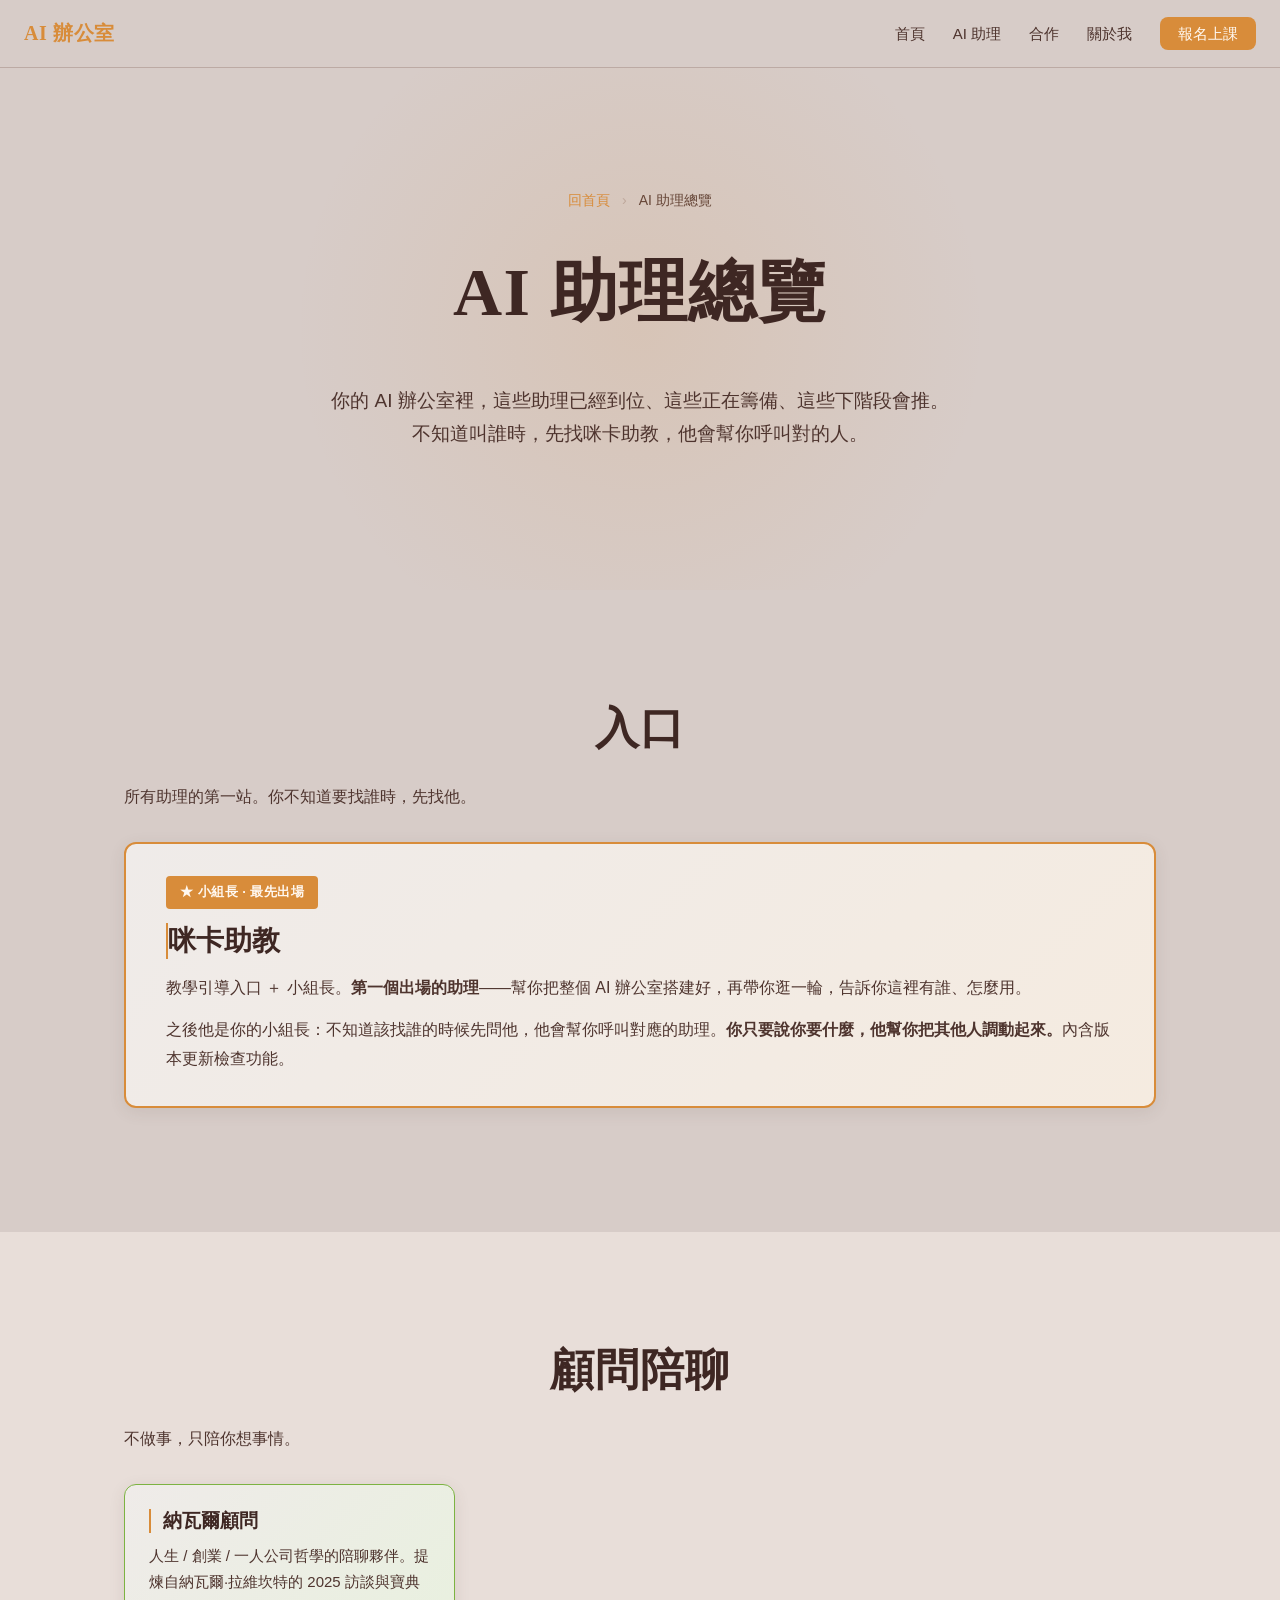
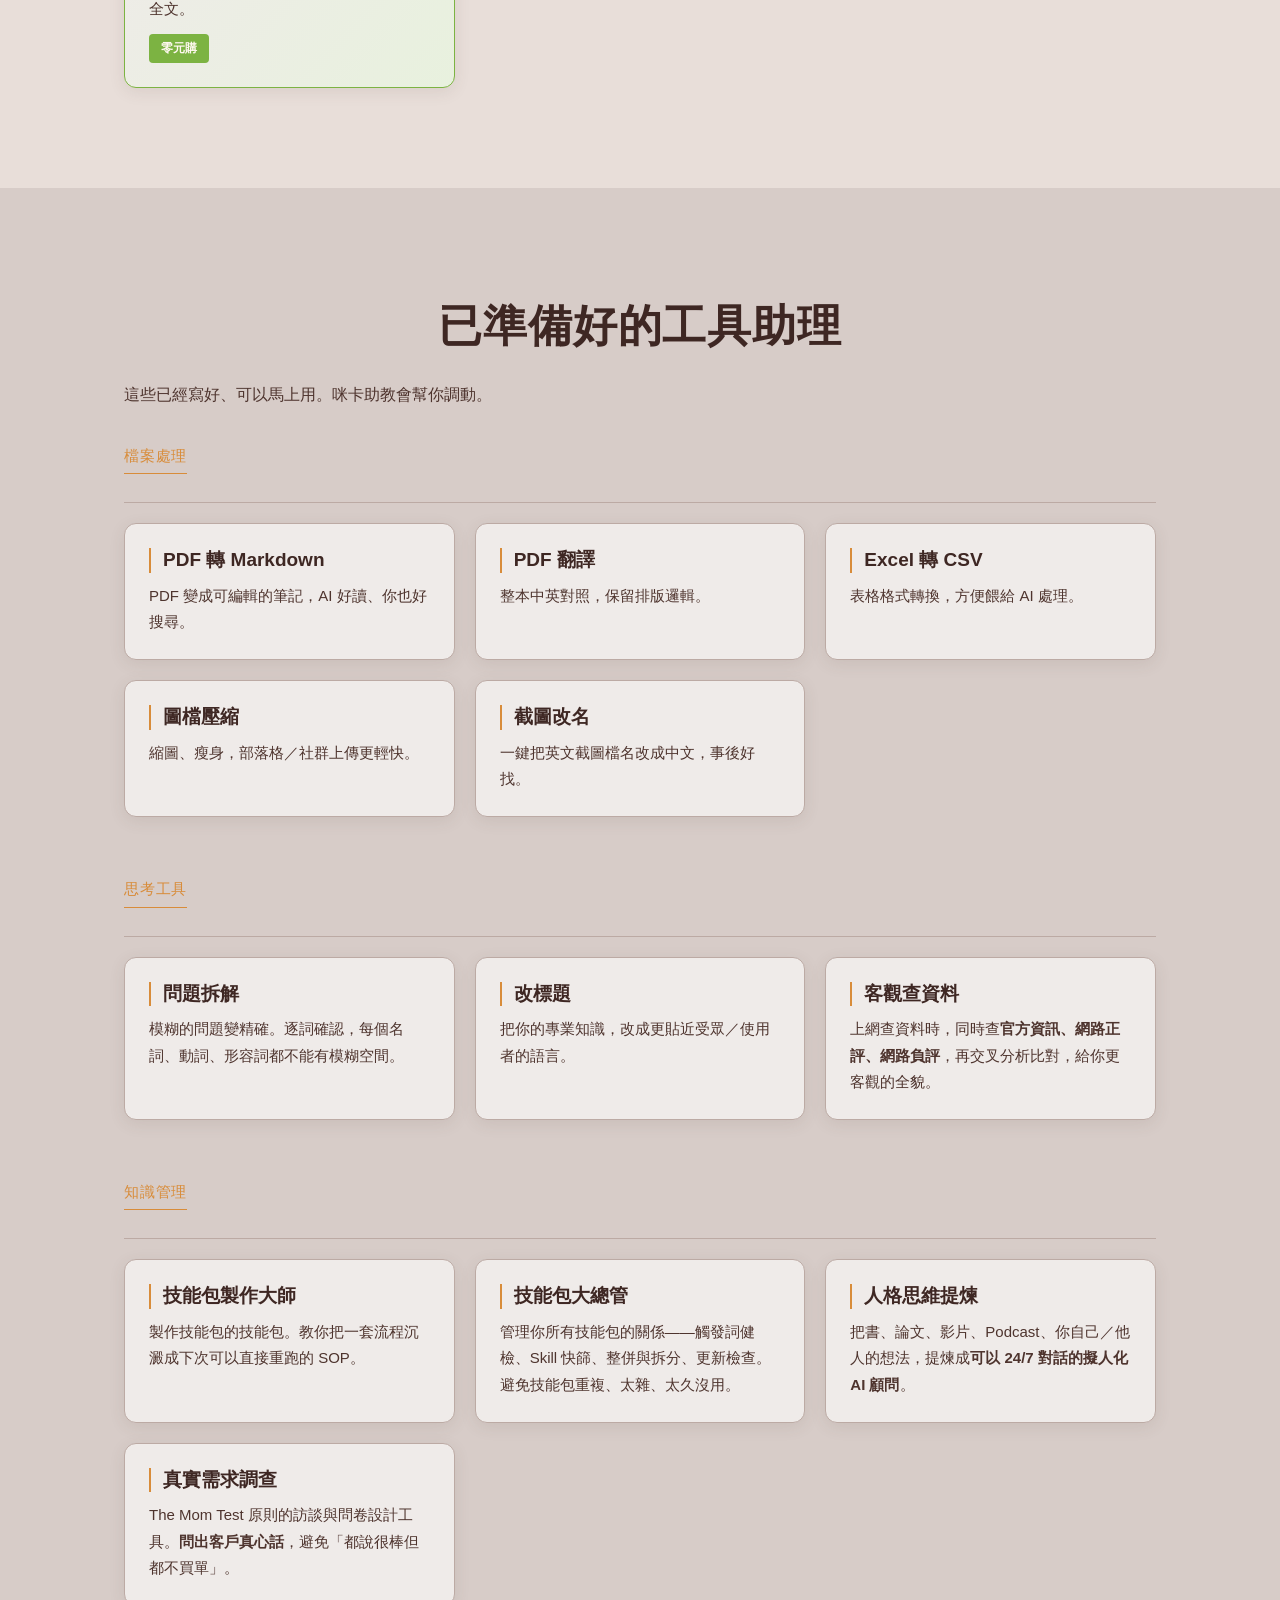
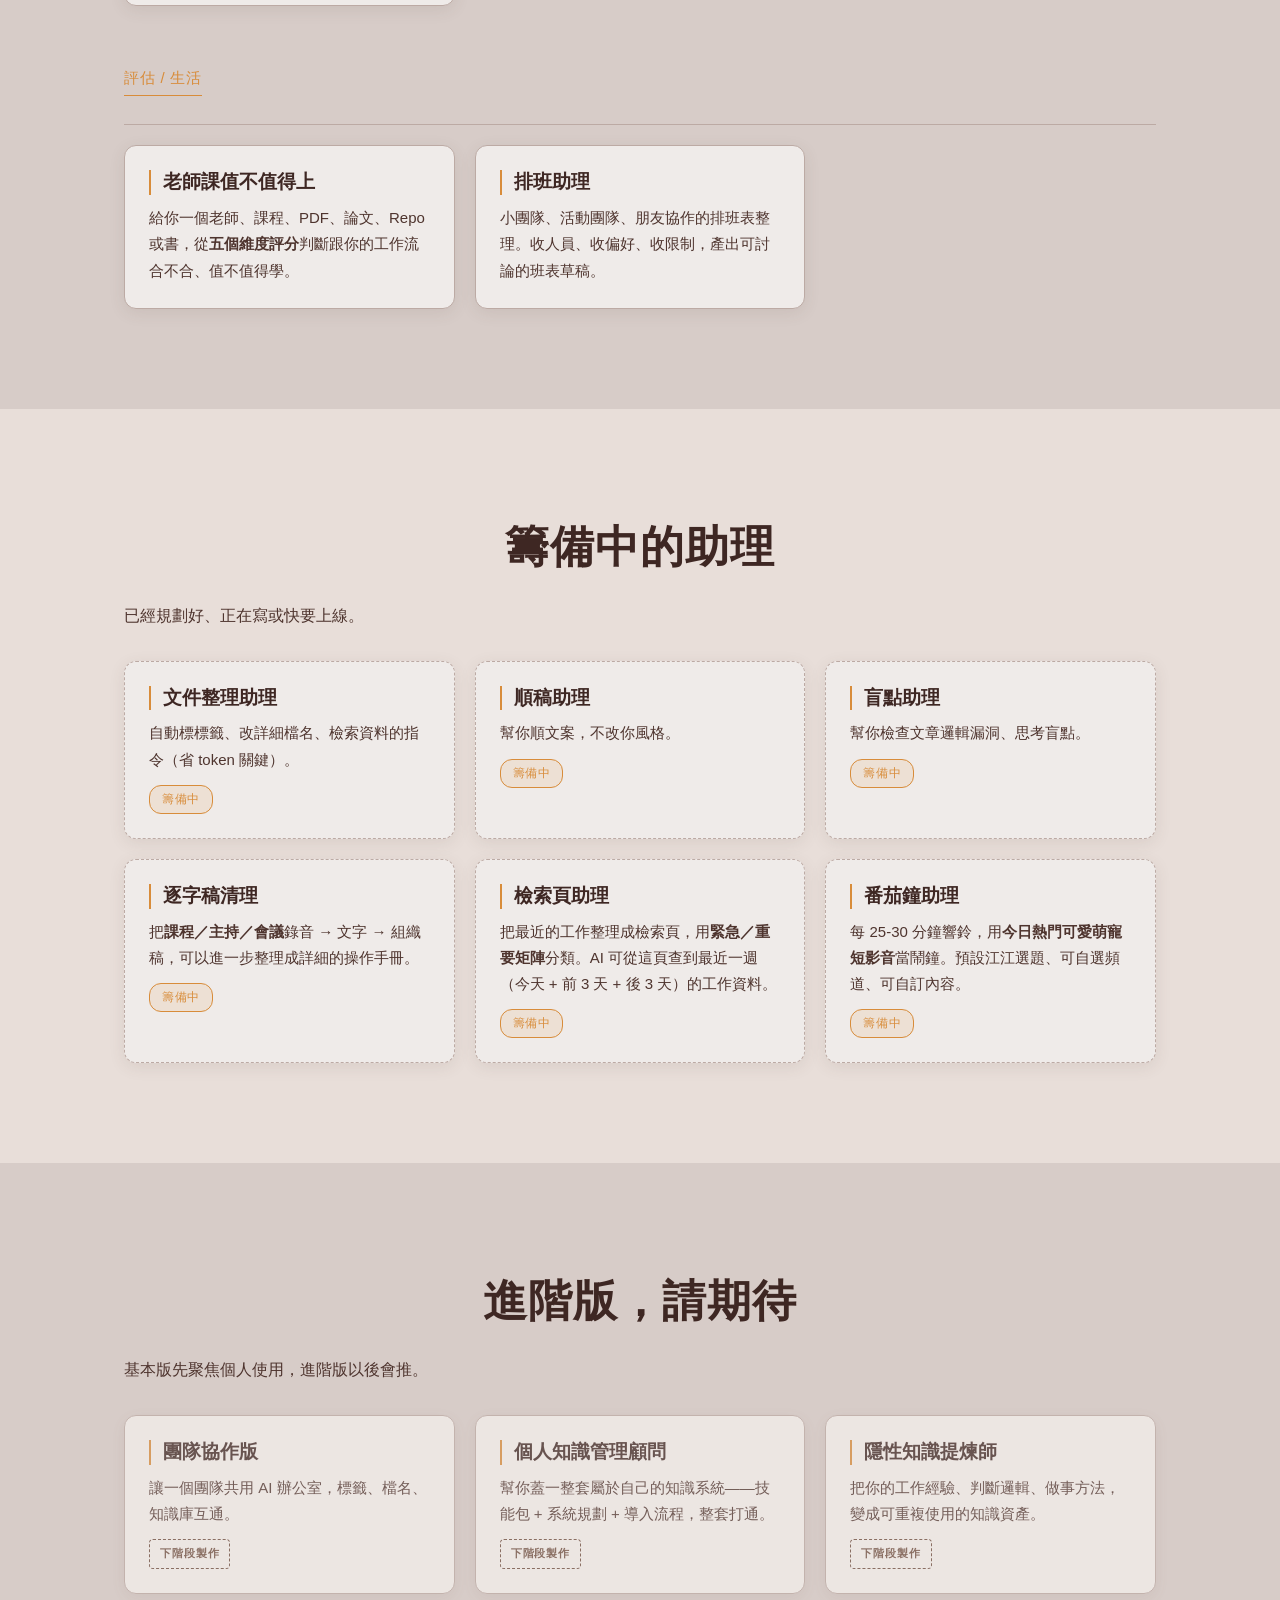
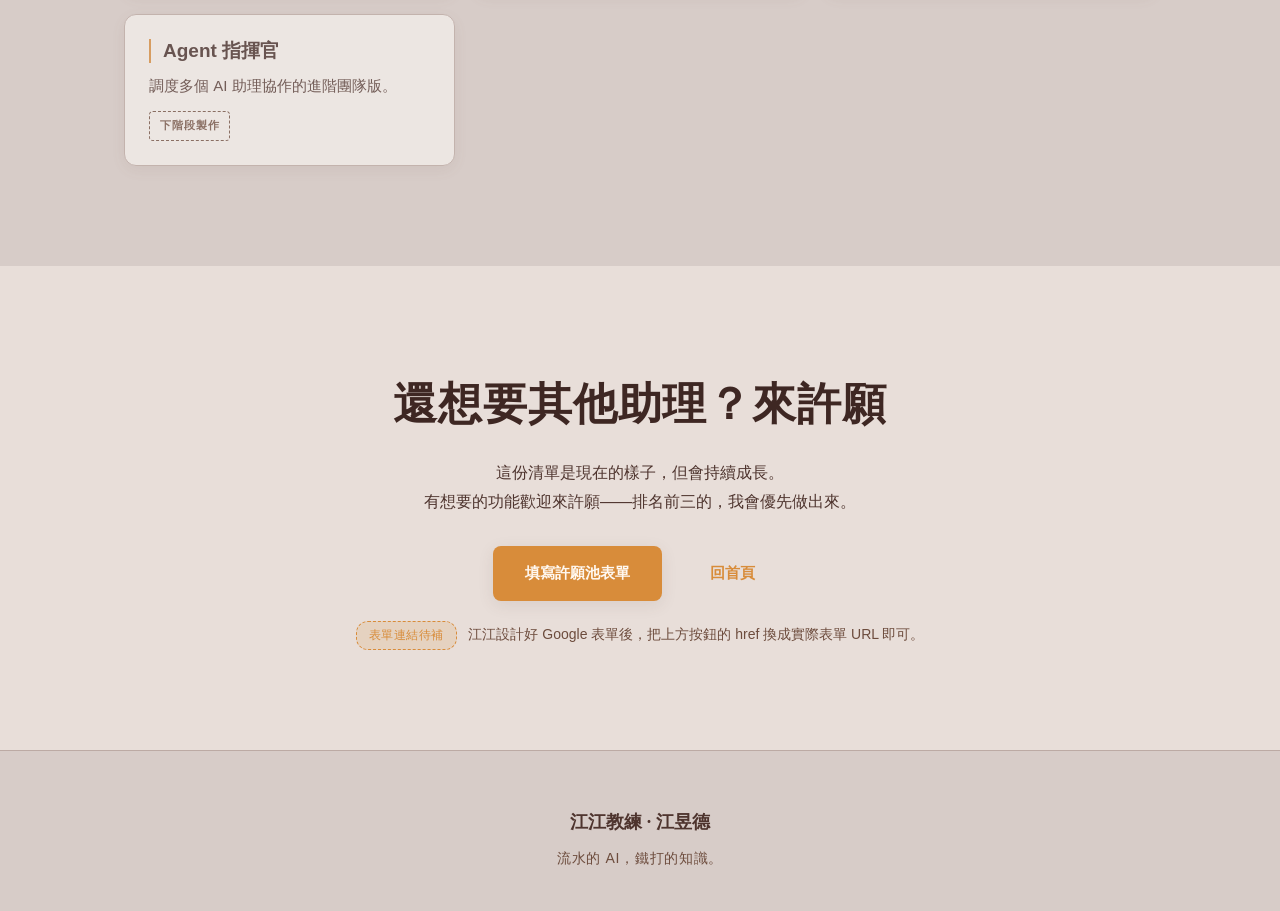
==== assistants/index.html @ a3a33406 "Init AI 辦公室官網 G 網（含 learn 零基礎教學分頁） Co-Authored-By: Claude Sonnet 4.6 <noreply@anthropic.com>" ====
<!DOCTYPE html>
<html lang="zh-Hant">
<head>
  <meta charset="UTF-8">
  <meta name="viewport" content="width=device-width, initial-scale=1.0">
  <meta name="robots" content="noindex, nofollow">
  <title>AI 助理總覽｜江江教練的 AI 辦公室</title>
  <meta name="description" content="江江教練 AI 辦公室裡所有助理的完整介紹——已準備好、籌備中、進階版請期待。">
  <link rel="stylesheet" href="../css/style.css">
</head>
<body>

  <nav class="topnav">
    <a href="../index.html" class="logo">AI 辦公室</a>
    <ul class="nav-links">
      <li><a href="../index.html">首頁</a></li>
      <li><a href="../team.html">AI 助理</a></li>
      <li><a href="../coop.html">合作</a></li>
      <li><a href="../index.html#about">關於我</a></li>
      <li><a href="https://portaly.cc/Jiang_Yude/product/JTuoRKmR1ZMyVosC3LoK" target="_blank" rel="noopener" class="nav-cta">報名上課</a></li>
    </ul>
  </nav>

  <!-- Hero -->
  <section class="hero">
    <div class="container">
      <p class="breadcrumb">
        <a href="../index.html">回首頁</a>
        <span class="sep">›</span>
        <span>AI 助理總覽</span>
      </p>
      <h1>AI 助理總覽</h1>
      <p class="sub">你的 AI 辦公室裡，這些助理已經到位、這些正在籌備、這些下階段會推。<br>不知道叫誰時，先找咪卡助教，他會幫你呼叫對的人。</p>
    </div>
  </section>

  <!-- 入口 -->
  <section class="section">
    <div class="container">
      <h2>入口</h2>
      <p class="section-intro">所有助理的第一站。你不知道要找誰時，先找他。</p>

      <div class="team-featured">
        <div class="staff-card entrance entrance-big">
          <span class="role-badge">★ 小組長 · 最先出場</span>
          <h4>咪卡助教</h4>
          <p>教學引導入口 ＋ 小組長。<strong>第一個出場的助理</strong>——幫你把整個 AI 辦公室搭建好，再帶你逛一輪，告訴你這裡有誰、怎麼用。</p>
          <p>之後他是你的小組長：不知道該找誰的時候先問他，他會幫你呼叫對應的助理。<strong>你只要說你要什麼，他幫你把其他人調動起來。</strong>內含版本更新檢查功能。</p>
        </div>
      </div>
    </div>
  </section>

  <!-- 顧問陪聊 -->
  <section class="section section-alt">
    <div class="container">
      <h2>顧問陪聊</h2>
      <p class="section-intro">不做事，只陪你想事情。</p>

      <div class="team-grid">
        <div class="staff-card free-card">
          <h4>納瓦爾顧問</h4>
          <p>人生 / 創業 / 一人公司哲學的陪聊夥伴。提煉自納瓦爾·拉維坎特的 2025 訪談與寶典全文。</p>
          <span class="tag-free">零元購</span>
        </div>
      </div>
    </div>
  </section>

  <!-- 已準備好的工具助理 -->
  <section class="section">
    <div class="container">
      <h2>已準備好的工具助理</h2>
      <p class="section-intro">這些已經寫好、可以馬上用。咪卡助教會幫你調動。</p>

      <!-- 檔案處理 -->
      <div class="team-group">
        <h3 class="group-title"><span class="group-subtitle">檔案處理</span></h3>
        <div class="team-grid">
          <div class="staff-card">
            <h4>PDF 轉 Markdown</h4>
            <p>PDF 變成可編輯的筆記，AI 好讀、你也好搜尋。</p>
          </div>
          <div class="staff-card">
            <h4>PDF 翻譯</h4>
            <p>整本中英對照，保留排版邏輯。</p>
          </div>
          <div class="staff-card">
            <h4>Excel 轉 CSV</h4>
            <p>表格格式轉換，方便餵給 AI 處理。</p>
          </div>
          <div class="staff-card">
            <h4>圖檔壓縮</h4>
            <p>縮圖、瘦身，部落格／社群上傳更輕快。</p>
          </div>
          <div class="staff-card">
            <h4>截圖改名</h4>
            <p>一鍵把英文截圖檔名改成中文，事後好找。</p>
          </div>
        </div>
      </div>

      <!-- 思考工具 -->
      <div class="team-group">
        <h3 class="group-title"><span class="group-subtitle">思考工具</span></h3>
        <div class="team-grid">
          <div class="staff-card">
            <h4>問題拆解</h4>
            <p>模糊的問題變精確。逐詞確認，每個名詞、動詞、形容詞都不能有模糊空間。</p>
          </div>
          <div class="staff-card">
            <h4>改標題</h4>
            <p>把你的專業知識，改成更貼近受眾／使用者的語言。</p>
          </div>
          <div class="staff-card">
            <h4>客觀查資料</h4>
            <p>上網查資料時，同時查<strong>官方資訊、網路正評、網路負評</strong>，再交叉分析比對，給你更客觀的全貌。</p>
          </div>
        </div>
      </div>

      <!-- 知識管理 -->
      <div class="team-group">
        <h3 class="group-title"><span class="group-subtitle">知識管理</span></h3>
        <div class="team-grid">
          <div class="staff-card">
            <h4>技能包製作大師</h4>
            <p>製作技能包的技能包。教你把一套流程沉澱成下次可以直接重跑的 SOP。</p>
          </div>
          <div class="staff-card">
            <h4>技能包大總管</h4>
            <p>管理你所有技能包的關係——觸發詞健檢、Skill 快篩、整併與拆分、更新檢查。避免技能包重複、太雜、太久沒用。</p>
          </div>
          <div class="staff-card">
            <h4>人格思維提煉</h4>
            <p>把書、論文、影片、Podcast、你自己／他人的想法，提煉成<strong>可以 24/7 對話的擬人化 AI 顧問</strong>。</p>
          </div>
          <div class="staff-card">
            <h4>真實需求調查</h4>
            <p>The Mom Test 原則的訪談與問卷設計工具。<strong>問出客戶真心話</strong>，避免「都說很棒但都不買單」。</p>
          </div>
        </div>
      </div>

      <!-- 評估 / 生活 -->
      <div class="team-group">
        <h3 class="group-title"><span class="group-subtitle">評估 / 生活</span></h3>
        <div class="team-grid">
          <div class="staff-card">
            <h4>老師課值不值得上</h4>
            <p>給你一個老師、課程、PDF、論文、Repo 或書，從<strong>五個維度評分</strong>判斷跟你的工作流合不合、值不值得學。</p>
          </div>
          <div class="staff-card">
            <h4>排班助理</h4>
            <p>小團隊、活動團隊、朋友協作的排班表整理。收人員、收偏好、收限制，產出可討論的班表草稿。</p>
          </div>
        </div>
      </div>

    </div>
  </section>

  <!-- 籌備中 -->
  <section class="section section-alt">
    <div class="container">
      <h2>籌備中的助理</h2>
      <p class="section-intro">已經規劃好、正在寫或快要上線。</p>

      <div class="team-grid">
        <div class="staff-card preparing-card">
          <h4>文件整理助理</h4>
          <p>自動標標籤、改詳細檔名、檢索資料的指令（省 token 關鍵）。</p>
          <span class="tag-preparing">籌備中</span>
        </div>
        <div class="staff-card preparing-card">
          <h4>順稿助理</h4>
          <p>幫你順文案，不改你風格。</p>
          <span class="tag-preparing">籌備中</span>
        </div>
        <div class="staff-card preparing-card">
          <h4>盲點助理</h4>
          <p>幫你檢查文章邏輯漏洞、思考盲點。</p>
          <span class="tag-preparing">籌備中</span>
        </div>
        <div class="staff-card preparing-card">
          <h4>逐字稿清理</h4>
          <p>把<strong>課程／主持／會議</strong>錄音 → 文字 → 組織稿，可以進一步整理成詳細的操作手冊。</p>
          <span class="tag-preparing">籌備中</span>
        </div>
        <div class="staff-card preparing-card">
          <h4>檢索頁助理</h4>
          <p>把最近的工作整理成檢索頁，用<strong>緊急／重要矩陣</strong>分類。AI 可從這頁查到最近一週（今天 + 前 3 天 + 後 3 天）的工作資料。</p>
          <span class="tag-preparing">籌備中</span>
        </div>
        <div class="staff-card preparing-card">
          <h4>番茄鐘助理</h4>
          <p>每 25-30 分鐘響鈴，用<strong>今日熱門可愛萌寵短影音</strong>當鬧鐘。預設江江選題、可自選頻道、可自訂內容。</p>
          <span class="tag-preparing">籌備中</span>
        </div>
      </div>
    </div>
  </section>

  <!-- 進階版請期待 -->
  <section class="section">
    <div class="container">
      <h2>進階版，請期待</h2>
      <p class="section-intro">基本版先聚焦個人使用，進階版以後會推。</p>

      <div class="team-grid">
        <div class="staff-card future-card">
          <h4>團隊協作版</h4>
          <p>讓一個團隊共用 AI 辦公室，標籤、檔名、知識庫互通。</p>
          <span class="tag-future">下階段製作</span>
        </div>
        <div class="staff-card future-card">
          <h4>個人知識管理顧問</h4>
          <p>幫你蓋一整套屬於自己的知識系統——技能包 + 系統規劃 + 導入流程，整套打通。</p>
          <span class="tag-future">下階段製作</span>
        </div>
        <div class="staff-card future-card">
          <h4>隱性知識提煉師</h4>
          <p>把你的工作經驗、判斷邏輯、做事方法，變成可重複使用的知識資產。</p>
          <span class="tag-future">下階段製作</span>
        </div>
        <div class="staff-card future-card">
          <h4>Agent 指揮官</h4>
          <p>調度多個 AI 助理協作的進階團隊版。</p>
          <span class="tag-future">下階段製作</span>
        </div>
      </div>
    </div>
  </section>

  <!-- CTA 區：許願池 + 回首頁 -->
  <section class="section section-alt">
    <div class="container" style="text-align: center;">
      <h2>還想要其他助理？來許願</h2>
      <p class="section-intro" style="margin: 10px auto 30px;">這份清單是現在的樣子，但會持續成長。<br>有想要的功能歡迎來許願——排名前三的，我會優先做出來。</p>

      <div class="hero-cta" style="justify-content: center;">
        <!-- TODO: 待許願池表單建好後,把 href 換成實際 Google Form URL -->
        <a href="#WISHLIST_FORM_URL_PLACEHOLDER" class="btn btn-primary" id="wishlist-cta">填寫許願池表單</a>
        <a href="../index.html" class="btn">回首頁</a>
      </div>

      <p class="form-placeholder-note">
        <span class="placeholder-tag">表單連結待補</span>
        江江設計好 Google 表單後，把上方按鈕的 href 換成實際表單 URL 即可。
      </p>
    </div>
  </section>

  <footer class="site-footer">
    <div class="container">
      <p class="footer-main">江江教練 · 江昱德</p>
      <p class="footer-sub">流水的 AI，鐵打的知識。</p>
    </div>
  </footer>

</body>
</html>
---- css/style.css ----
/* ==========================================================================
   建立你的 AI 辦公室 — 官網樣式
   色系：奶茶（奶茶知識風）
   來源：_agent/skills/spring-editor/references/14-pres-styles.md
   ========================================================================== */

:root {
  --bg:           #D7CCC8;  /* 深米色（牛皮紙）*/
  --bg-alt:       #E8DED9;  /* 交替區段背景（稍淺）*/
  --text:         #4E342E;  /* 濃咖啡字（加深）*/
  --text-strong:  #3E2723;  /* 更深的咖啡（大標題用）*/
  --text-soft:    #5D4037;  /* 次要文字（拉進主文區）*/
  --accent:       #D88C3A;  /* 焦糖（標題、重點、按鈕）*/
  --accent-light: #D4A574;  /* 暖金（次要按鈕）*/
  --card:         #EFEBE9;  /* 卡片背景（奶咖色）*/
  --card-hover:   #E8E1DD;  /* 卡片 hover */
  --subtle:       #BCAAA4;  /* 淺咖啡線條 */
  --muted:        #6D4C3D;  /* 說明文字、次要文字（加深）*/
  --success:      #7CB342;  /* 成功色（綠）*/

  --radius:       12px;
  --radius-sm:    8px;
  --radius-lg:    16px;

  --shadow:       0 4px 16px rgba(93, 64, 55, 0.1);
  --shadow-lg:    0 8px 32px rgba(93, 64, 55, 0.15);

  --font-zh:      "Noto Sans TC", "PingFang TC", "Microsoft JhengHei", "微軟正黑體", sans-serif;
  --font-display: "Noto Serif TC", "PingFang TC", serif;

  --content-max:  1080px;
}

/* Reset */
*, *::before, *::after {
  box-sizing: border-box;
  margin: 0;
  padding: 0;
}

html {
  scroll-behavior: smooth;
  scroll-padding-top: 80px;
}

body {
  background: var(--bg);
  color: var(--text);
  font-family: var(--font-zh);
  font-size: 16px;
  line-height: 1.75;
  -webkit-font-smoothing: antialiased;
  -moz-osx-font-smoothing: grayscale;
}

a {
  color: var(--accent);
  text-decoration: none;
  transition: color 0.2s;
}

a:hover {
  color: var(--accent-light);
}

.container {
  max-width: var(--content-max);
  margin: 0 auto;
  padding: 0 24px;
}

/* ==========================================================================
   Top Navigation
   ========================================================================== */

.topnav {
  position: sticky;
  top: 0;
  z-index: 100;
  background: rgba(215, 204, 200, 0.92);
  backdrop-filter: blur(12px);
  -webkit-backdrop-filter: blur(12px);
  border-bottom: 1px solid var(--subtle);
  padding: 16px 24px;
  display: flex;
  justify-content: space-between;
  align-items: center;
}

.logo {
  font-family: var(--font-display);
  font-size: 20px;
  font-weight: 700;
  color: var(--accent);
  letter-spacing: 0.03em;
}

.nav-links {
  list-style: none;
  display: flex;
  gap: 28px;
  align-items: center;
}

.nav-links a {
  color: var(--text);
  font-size: 15px;
  font-weight: 500;
}

.nav-links a:hover {
  color: var(--accent);
}

.nav-cta {
  background: var(--accent);
  color: #FFF8F0 !important;
  padding: 8px 18px;
  border-radius: var(--radius-sm);
  font-weight: 600;
}

.nav-cta:hover {
  background: var(--accent-light);
  color: var(--text) !important;
}

@media (max-width: 768px) {
  .nav-links {
    gap: 16px;
  }
  .nav-links li:not(:last-child) {
    display: none;
  }
}

/* ==========================================================================
   Hero Section
   ========================================================================== */

.hero {
  padding: 120px 24px 100px;
  text-align: center;
  position: relative;
  overflow: hidden;
}

.hero::before {
  content: "";
  position: absolute;
  top: 50%;
  left: 50%;
  transform: translate(-50%, -50%);
  width: 700px;
  height: 700px;
  background: radial-gradient(circle, rgba(216, 140, 58, 0.12) 0%, transparent 70%);
  pointer-events: none;
}

.hero h1 {
  font-family: var(--font-display);
  font-size: clamp(40px, 6.5vw, 68px);
  font-weight: 800;
  color: var(--text-strong);
  letter-spacing: 0.02em;
  margin-bottom: 32px;
  position: relative;
}

.hero .tagline {
  font-size: clamp(28px, 3.6vw, 40px);
  color: #ffffff;
  font-weight: 900;
  letter-spacing: 1px;
  margin-bottom: 16px;
  position: relative;
  text-shadow:
    2px 2px 4px rgba(62, 39, 35, 0.6),
    0 4px 18px rgba(62, 39, 35, 0.45);
}

@keyframes taglineBreath {
  0%, 100% {
    text-shadow:
      1px 1px 0 rgba(62, 39, 35, 0.15),
      0 3px 12px rgba(216, 140, 58, 0.22);
  }
  50% {
    text-shadow:
      1px 1px 0 rgba(62, 39, 35, 0.2),
      0 4px 24px rgba(216, 140, 58, 0.6);
  }
}

/* 尊重使用者系統偏好：若偏好減少動畫，關閉呼吸效果 */
@media (prefers-reduced-motion: reduce) {
  .hero .tagline {
    animation: none;
  }
}

.hero .sub {
  font-size: clamp(17px, 1.9vw, 19px);
  color: var(--text);
  font-weight: 500;
  margin-bottom: 40px;
  position: relative;
}

.hero .core {
  font-size: clamp(18px, 2.2vw, 22px);
  color: var(--text-strong);
  font-weight: 700;
  margin-bottom: 48px;
  padding: 20px 28px;
  background: var(--card);
  border-left: 3px solid var(--accent);
  border-radius: var(--radius-sm);
  display: inline-block;
  position: relative;
  box-shadow: var(--shadow);
}

.hero-cta {
  display: flex;
  gap: 16px;
  justify-content: center;
  flex-wrap: wrap;
  position: relative;
}

/* ==========================================================================
   Buttons
   ========================================================================== */

.btn {
  display: inline-block;
  padding: 14px 32px;
  border-radius: var(--radius-sm);
  font-weight: 600;
  font-size: 15px;
  transition: all 0.2s;
  cursor: pointer;
  border: none;
  text-align: center;
}

.btn-primary {
  background: var(--accent);
  color: #FFF8F0;
  box-shadow: var(--shadow);
}

.btn-primary:hover {
  background: #C47A2D;
  color: #FFF8F0;
  transform: translateY(-2px);
  box-shadow: var(--shadow-lg);
}

.btn-secondary {
  background: transparent;
  color: var(--accent);
  border: 1.5px solid var(--accent);
}

.btn-secondary:hover {
  background: var(--accent);
  color: #FFF8F0;
  transform: translateY(-2px);
}

.btn-disabled {
  background: var(--subtle) !important;
  color: var(--muted) !important;
  cursor: not-allowed;
  pointer-events: none;
  box-shadow: none;
  font-weight: 500;
}

/* ==========================================================================
   Sections
   ========================================================================== */

.section {
  padding: 100px 24px;
  position: relative;
}

.section-alt {
  background: var(--bg-alt);
}

.section h2 {
  font-family: var(--font-display);
  font-size: clamp(32px, 4.2vw, 44px);
  color: var(--text-strong);
  text-align: center;
  margin-bottom: 16px;
  font-weight: 800;
  letter-spacing: 0.02em;
}

.section-lead {
  text-align: center;
  color: var(--text-soft);
  font-size: 18px;
  font-weight: 500;
  margin-bottom: 56px;
}

/* ==========================================================================
   Why Section
   ========================================================================== */

.why-grid {
  max-width: 720px;
  margin: 0 auto;
  font-size: 17px;
  line-height: 1.9;
}

.why-grid p {
  margin-bottom: 28px;
  color: var(--text);
  font-weight: 500;
}

.why-grid .highlight {
  padding: 24px 28px;
  background: var(--card);
  border-left: 3px solid var(--accent);
  border-radius: var(--radius-sm);
  color: var(--text);
  font-weight: 500;
  margin-top: 40px;
  box-shadow: var(--shadow);
}

/* ==========================================================================
   Folder Window（資料夾樹狀結構）
   ========================================================================== */

.folder-window {
  max-width: 860px;
  margin: 0 auto;
  background: var(--card);
  border-radius: var(--radius);
  box-shadow: var(--shadow-lg);
  overflow: hidden;
  border: 1px solid var(--subtle);
}

.window-header {
  background: var(--bg-alt);
  padding: 12px 20px;
  border-bottom: 1px solid var(--subtle);
  display: flex;
  align-items: center;
  gap: 8px;
}

.window-dot {
  width: 12px;
  height: 12px;
  border-radius: 50%;
  background: var(--subtle);
}

.window-dot.red    { background: #E8938A; }
.window-dot.yellow { background: #E9C068; }
.window-dot.green  { background: #9DC58E; }

.window-title {
  margin-left: 16px;
  color: var(--text-soft);
  font-size: 13px;
  font-weight: 600;
  font-family: 'SF Mono', 'Menlo', 'Monaco', monospace;
}

.folder-tree {
  padding: 28px 24px;
  font-family: 'SF Mono', 'Menlo', 'Monaco', 'Courier New', monospace;
  font-size: 14px;
  line-height: 2;
  overflow-x: auto;
}

.tree-row {
  display: grid;
  grid-template-columns: max-content 1fr max-content;
  gap: 0 20px;
  align-items: baseline;
  padding: 4px 10px;
  border-radius: 4px;
  transition: background 0.15s;
  white-space: nowrap;
}

.tree-row:hover {
  background: var(--bg-alt);
}

.tree-indent {
  color: var(--subtle);
  font-weight: 400;
  white-space: pre;
  letter-spacing: 0;
}

.tree-name {
  color: var(--text);
  font-weight: 500;
}

.tree-name .ti {
  margin-right: 8px;
}

.tree-row.root .tree-name {
  color: var(--text-strong);
  font-weight: 700;
  font-size: 15px;
}

.tree-row.folder .tree-name {
  color: var(--accent);
  font-weight: 700;
}

.tree-meta {
  color: var(--muted);
  font-size: 12px;
  font-style: normal;
  opacity: 0.9;
  text-align: right;
}

.tree-meta::before {
  content: "# ";
  opacity: 0.6;
}

.tree-meta:empty::before {
  content: "";
}

.space-note {
  text-align: center;
  color: var(--text);
  font-weight: 500;
  font-size: 17px;
  margin-top: 48px;
  max-width: 680px;
  margin-left: auto;
  margin-right: auto;
  line-height: 1.9;
}

.space-note strong {
  color: var(--text-strong);
  font-weight: 700;
}

@media (max-width: 720px) {
  .folder-tree {
    padding: 20px 12px;
    font-size: 12px;
  }
  .tree-row {
    grid-template-columns: max-content 1fr;
    gap: 0 12px;
    white-space: normal;
  }
  .tree-meta {
    grid-column: 1 / -1;
    padding-left: 32px;
    text-align: left;
    font-size: 11px;
    margin-top: -4px;
  }
  .tree-meta:empty {
    display: none;
  }
}

/* ==========================================================================
   Team (員工編制表)
   ========================================================================== */

.team-group {
  margin-bottom: 56px;
}

.team-group:last-child {
  margin-bottom: 0;
}

.group-title {
  font-size: 18px;
  color: var(--accent);
  margin-bottom: 20px;
  padding-bottom: 12px;
  border-bottom: 1px solid var(--subtle);
  font-weight: 600;
  letter-spacing: 0.05em;
}

.team-grid {
  display: grid;
  grid-template-columns: repeat(auto-fill, minmax(260px, 1fr));
  gap: 20px;
}

.staff-card {
  background: var(--card);
  padding: 24px;
  border-radius: var(--radius);
  border: 1px solid var(--subtle);
  position: relative;
  transition: transform 0.25s, border-color 0.25s, box-shadow 0.25s;
  box-shadow: var(--shadow);
}

.staff-card:hover {
  transform: translateY(-3px);
  border-color: var(--accent);
  background: var(--card-hover);
  box-shadow: var(--shadow-lg);
}

.staff-card h4 {
  font-size: 19px;
  color: var(--text-strong);
  margin-bottom: 10px;
  font-weight: 700;
  padding-left: 12px;
  border-left: 2px solid var(--accent);
  line-height: 1.3;
}

.staff-card p {
  color: var(--text);
  font-size: 15px;
  line-height: 1.75;
}

.staff-card.entrance {
  border-color: var(--accent);
  border-width: 2px;
  background: linear-gradient(135deg, var(--card) 0%, #F5EBE0 100%);
}

/* AI 助理獨佔一整列的大卡 */
.team-featured {
  margin-bottom: 24px;
}

.staff-card.entrance-big {
  padding: 32px 40px;
}

.staff-card.entrance-big h4 {
  font-size: 28px;
  padding-left: 0;
  margin-bottom: 14px;
}

.staff-card.entrance-big h4::before {
  display: none;
}

.staff-card.entrance-big p {
  font-size: 16px;
  color: var(--text);
  line-height: 1.85;
  margin-bottom: 12px;
}

.staff-card.entrance-big p:last-child {
  margin-bottom: 0;
}

.role-badge {
  display: inline-block;
  background: var(--accent);
  color: #FFF8F0;
  padding: 5px 14px;
  border-radius: 4px;
  font-size: 13px;
  font-weight: 600;
  letter-spacing: 0.5px;
  margin-bottom: 14px;
}

@media (max-width: 600px) {
  .staff-card.entrance-big {
    padding: 24px 20px;
  }
  .staff-card.entrance-big h4 {
    font-size: 22px;
  }
  .staff-card.entrance-big p {
    font-size: 15px;
  }
}

.staff-card.highlight-card {
  border-color: var(--accent-light);
}

.staff-card .tag {
  display: inline-block;
  background: var(--accent);
  color: #FFF8F0;
  padding: 2px 10px;
  border-radius: 4px;
  font-size: 11px;
  font-weight: 700;
  margin-left: 4px;
  vertical-align: middle;
}

.staff-card.free-card {
  border-color: var(--success);
  background: linear-gradient(135deg, var(--card) 0%, #E8F1DE 100%);
}

.staff-card .tag-free {
  display: inline-block;
  margin-top: 12px;
  background: var(--success);
  color: #FFF8F0;
  padding: 4px 12px;
  border-radius: 4px;
  font-size: 12px;
  font-weight: 700;
}

.staff-card.future-card {
  opacity: 0.72;
  background: #F5F0ED;
}

.staff-card.future-card:hover {
  opacity: 1;
}

.staff-card .tag-future {
  display: inline-block;
  margin-top: 12px;
  background: transparent;
  color: var(--muted);
  padding: 4px 10px;
  border-radius: 4px;
  font-size: 11px;
  font-weight: 600;
  border: 1px dashed var(--muted);
  letter-spacing: 0.08em;
}

/* ==========================================================================
   Method List
   ========================================================================== */

.method-list {
  max-width: 760px;
  margin: 0 auto;
}

.method-item {
  display: flex;
  gap: 28px;
  align-items: flex-start;
  margin-bottom: 48px;
  padding: 28px 32px;
  background: var(--card);
  border-radius: var(--radius);
  border: 1px solid var(--subtle);
  transition: border-color 0.25s, box-shadow 0.25s;
  box-shadow: var(--shadow);
}

.method-item:hover {
  border-color: var(--accent);
  box-shadow: var(--shadow-lg);
}

.method-num {
  font-family: var(--font-display);
  font-size: 48px;
  font-weight: 700;
  color: var(--accent);
  line-height: 1;
  min-width: 64px;
  opacity: 0.85;
}

.method-body h3 {
  font-size: 20px;
  color: var(--text);
  margin-bottom: 10px;
  font-weight: 700;
}

.method-body p {
  color: var(--text);
  font-weight: 500;
  font-size: 15px;
  line-height: 1.8;
}

.method-footer {
  text-align: center;
  font-size: 17px;
  color: var(--accent);
  font-weight: 600;
  margin-top: 48px;
  max-width: 720px;
  margin-left: auto;
  margin-right: auto;
}

/* ==========================================================================
   品牌標語（manifesto）獨立區塊
   ========================================================================== */

.manifesto {
  padding: 128px 24px;
  text-align: center;
  background: var(--bg-alt);
  position: relative;
}

.manifesto::before,
.manifesto::after {
  content: "";
  display: block;
  width: 72px;
  height: 2px;
  background: var(--accent);
  margin: 0 auto;
}

.manifesto::before {
  margin-bottom: 56px;
}

.manifesto::after {
  margin-top: 56px;
}

.manifesto-lead {
  font-size: clamp(19px, 2.1vw, 24px);
  color: var(--text);
  font-weight: 500;
  margin-bottom: 24px;
  letter-spacing: 0.5px;
}

.manifesto-main {
  font-size: clamp(30px, 4.2vw, 48px);
  color: var(--text-strong);
  font-weight: 800;
  line-height: 1.55;
  margin-bottom: 48px;
  letter-spacing: 1px;
}

.manifesto-sub {
  font-size: clamp(20px, 2.4vw, 26px);
  color: var(--accent);
  font-weight: 700;
  letter-spacing: 0.8px;
}

@media (max-width: 600px) {
  .manifesto {
    padding: 80px 20px;
  }
  .manifesto::before,
  .manifesto::after {
    width: 48px;
  }
  .manifesto::before {
    margin-bottom: 40px;
  }
  .manifesto::after {
    margin-top: 40px;
  }
  .manifesto-main {
    font-size: 26px;
    line-height: 1.6;
  }
  .manifesto-lead,
  .manifesto-sub {
    font-size: 17px;
  }
}

@media (max-width: 600px) {
  .method-item {
    flex-direction: column;
    gap: 12px;
    padding: 24px;
  }
  .method-num {
    min-width: auto;
  }
}

/* ==========================================================================
   Path (升級路徑 — 三層樹狀)
   ========================================================================== */

.path-tree {
  max-width: 760px;
  margin: 0 auto;
  display: flex;
  flex-direction: column;
  gap: 0;
}

.path-tier {
  background: var(--card);
  border-radius: var(--radius);
  border: 1px solid var(--subtle);
  padding: 26px 32px;
  box-shadow: var(--shadow);
  transition: border-color 0.25s, box-shadow 0.25s;
  position: relative;
}

.path-tier:hover {
  border-color: var(--accent);
  box-shadow: var(--shadow-lg);
}

.path-tier.current {
  border-color: var(--accent);
  border-width: 2px;
  background: linear-gradient(135deg, var(--card) 0%, #F5EBE0 100%);
}

.tier-label {
  display: flex;
  align-items: center;
  gap: 14px;
  margin-bottom: 18px;
  padding-bottom: 14px;
  border-bottom: 1px dashed var(--subtle);
  flex-wrap: wrap;
}

.tier-stage {
  display: inline-block;
  background: var(--subtle);
  color: var(--text-strong);
  padding: 4px 14px;
  border-radius: 4px;
  font-size: 12px;
  font-weight: 700;
  letter-spacing: 0.12em;
}

.path-tier.current .tier-stage {
  background: var(--accent);
  color: #FFF8F0;
}

.tier-name {
  font-family: var(--font-display);
  font-size: 19px;
  color: var(--text-strong);
  font-weight: 700;
  flex: 1;
  min-width: 0;
}

.tier-current-badge {
  background: var(--accent);
  color: #FFF8F0;
  padding: 4px 12px;
  border-radius: 4px;
  font-size: 12px;
  font-weight: 700;
  letter-spacing: 0.05em;
}

.tier-body {
  font-size: 14px;
  line-height: 1.9;
}

.tier-roster {
  display: flex;
  flex-wrap: wrap;
  gap: 10px;
}

.tier-roster .role {
  color: var(--text);
  background: var(--bg-alt);
  padding: 7px 14px;
  border-radius: 20px;
  font-size: 13px;
  border: 1px solid var(--subtle);
  font-weight: 500;
  transition: transform 0.15s, border-color 0.15s;
}

.tier-roster .role:hover {
  border-color: var(--accent);
  transform: translateY(-1px);
}

.tier-roster-combo {
  display: flex;
  flex-direction: column;
  gap: 10px;
}

.combo-row {
  display: flex;
  align-items: center;
  gap: 16px;
  padding: 12px 18px;
  background: var(--bg-alt);
  border-radius: var(--radius-sm);
  border: 1px solid var(--subtle);
  transition: border-color 0.15s;
}

.combo-row:hover {
  border-color: var(--accent);
}

.combo-title {
  color: var(--text-strong);
  font-weight: 700;
  font-size: 15px;
  min-width: 160px;
}

.combo-formula {
  color: var(--muted);
  font-family: 'SF Mono', 'Menlo', 'Monaco', monospace;
  font-size: 13px;
}

.tier-arrow {
  text-align: center;
  color: var(--accent);
  font-size: 26px;
  font-weight: 700;
  padding: 14px 0;
  line-height: 1;
  opacity: 0.7;
}

.path-message {
  text-align: center;
  font-size: 17px;
  color: var(--accent);
  font-weight: 600;
  margin-top: 56px;
  line-height: 2;
}

@media (max-width: 640px) {
  .path-tier {
    padding: 22px 20px;
  }
  .combo-row {
    flex-direction: column;
    align-items: flex-start;
    gap: 6px;
    padding: 12px 14px;
  }
  .combo-title {
    min-width: auto;
  }
}

/* ==========================================================================
   About（關於江江教練）
   ========================================================================== */

.about-card {
  max-width: 720px;
  margin: 0 auto;
  background: var(--card);
  border-radius: var(--radius);
  border: 1px solid var(--subtle);
  box-shadow: var(--shadow);
  overflow: hidden;
  transition: border-color 0.25s, box-shadow 0.25s;
}

.about-card:hover {
  border-color: var(--accent);
  box-shadow: var(--shadow-lg);
}

.about-photo {
  width: 100%;
  background: var(--bg-alt);
  overflow: hidden;
}

.about-photo img {
  width: 100%;
  height: auto;
  display: block;
}

.about-content {
  padding: 36px 40px 40px;
  display: flex;
  flex-direction: column;
  gap: 10px;
}

.about-name {
  font-family: var(--font-display);
  font-size: 26px;
  color: var(--text-strong);
  font-weight: 700;
  padding-left: 14px;
  border-left: 3px solid var(--accent);
  line-height: 1.3;
  margin-bottom: 2px;
}

.about-title {
  color: var(--accent);
  font-size: 15px;
  font-weight: 600;
  letter-spacing: 0.05em;
}

.about-desc {
  color: var(--text);
  font-weight: 500;
  font-size: 15px;
  line-height: 1.85;
  margin-top: 6px;
}

.about-links {
  display: flex;
  gap: 10px;
  flex-wrap: wrap;
  margin-top: 14px;
}

.social-link {
  display: inline-block;
  padding: 8px 20px;
  border: 1.5px solid var(--accent);
  color: var(--accent);
  border-radius: 24px;
  font-size: 14px;
  font-weight: 600;
  transition: all 0.2s;
  background: transparent;
}

.social-link:hover {
  background: var(--accent);
  color: #FFF8F0;
  transform: translateY(-2px);
}

@media (max-width: 640px) {
  .about-content {
    padding: 28px 24px 32px;
  }
  .about-name {
    font-size: 22px;
  }
}

/* ==========================================================================
   CTA Section
   ========================================================================== */

.cta-section {
  background: var(--bg-alt);
  padding: 120px 24px;
}

.cta-grid {
  display: grid;
  grid-template-columns: repeat(auto-fit, minmax(280px, 1fr));
  gap: 28px;
  max-width: 1000px;
  margin: 56px auto 0;
}

.cta-card {
  background: var(--card);
  padding: 36px 32px;
  border-radius: var(--radius);
  border: 1px solid var(--subtle);
  text-align: center;
  transition: transform 0.25s, border-color 0.25s, box-shadow 0.25s;
  box-shadow: var(--shadow);
}

.cta-card:hover {
  transform: translateY(-4px);
  border-color: var(--accent);
  box-shadow: var(--shadow-lg);
}

.cta-card.featured {
  border-color: var(--accent);
  border-width: 2px;
  transform: scale(1.02);
  background: linear-gradient(135deg, var(--card) 0%, #F5EBE0 100%);
}

.cta-card.featured:hover {
  transform: scale(1.02) translateY(-4px);
}

.cta-card h3 {
  font-family: var(--font-display);
  font-size: 24px;
  color: var(--text-strong);
  margin-bottom: 12px;
  font-weight: 700;
  padding-bottom: 12px;
  border-bottom: 1px solid var(--subtle);
}

.cta-price {
  color: var(--accent);
  font-size: 24px;
  font-weight: 700;
  margin-bottom: 20px;
}

.cta-card p {
  color: var(--text);
  font-weight: 500;
  font-size: 15px;
  line-height: 1.7;
  margin-bottom: 20px;
}

.cta-card ul {
  list-style: none;
  text-align: left;
  margin-bottom: 24px;
}

.cta-micro {
  margin-top: 16px;
  font-size: 13px;
  color: var(--muted);
  font-weight: 500;
  text-align: center;
  line-height: 1.6;
  opacity: 0.85;
}

.cta-card ul li {
  color: var(--text);
  font-weight: 500;
  font-size: 14px;
  line-height: 1.8;
  padding-left: 20px;
  position: relative;
  margin-bottom: 8px;
}

.cta-card ul li::before {
  content: "✓";
  color: var(--accent);
  position: absolute;
  left: 0;
  font-weight: 700;
}

/* ==========================================================================
   Footer
   ========================================================================== */

.site-footer {
  padding: 56px 24px 40px;
  text-align: center;
  border-top: 1px solid var(--subtle);
  background: var(--bg);
}

.footer-main {
  color: var(--text);
  font-family: var(--font-display);
  font-size: 18px;
  font-weight: 700;
  margin-bottom: 8px;
}

.footer-sub {
  color: var(--muted);
  font-size: 14px;
  letter-spacing: 0.05em;
}

/* ==========================================================================
   子頁通用樣式（assistants/、team、coop 共用）
   ========================================================================== */

/* 麵包屑導覽 */
.breadcrumb {
  padding: 0 0 20px;
  font-size: 14px;
  color: var(--text-soft);
}
.breadcrumb a {
  color: var(--accent);
  text-decoration: none;
}
.breadcrumb a:hover {
  text-decoration: underline;
}
.breadcrumb .sep {
  margin: 0 8px;
  color: var(--subtle);
}

/* 小組標題（區塊內分組用，如「檔案處理」「思考工具」） */
.group-subtitle {
  display: inline-block;
  font-size: 15px;
  color: var(--accent);
  margin-bottom: 16px;
  padding-bottom: 4px;
  border-bottom: 1px solid currentColor;
  font-weight: 500;
  letter-spacing: 0.05em;
}

/* 區塊輔助說明（h2 下方的引導文） */
.section-intro {
  font-size: 16px;
  color: var(--text);
  margin: 10px 0 30px;
  max-width: 720px;
  line-height: 1.8;
}

/* 籌備中卡片 */
.staff-card.preparing-card {
  position: relative;
  border-style: dashed;
  border-color: var(--subtle);
}
.tag-preparing {
  display: inline-block;
  padding: 3px 12px;
  font-size: 12px;
  background: rgba(216, 140, 58, 0.12);
  border: 1px solid var(--accent);
  color: var(--accent);
  border-radius: 12px;
  margin-top: 12px;
  letter-spacing: 0.05em;
}

/* 佔位提示（給尚未接 URL 的按鈕用） */
.form-placeholder-note {
  margin-top: 20px;
  font-size: 14px;
  color: var(--muted);
}
.placeholder-tag {
  display: inline-block;
  padding: 3px 12px;
  margin-right: 8px;
  background: rgba(216, 140, 58, 0.15);
  border: 1px dashed var(--accent);
  color: var(--accent);
  border-radius: 12px;
  font-size: 12px;
  letter-spacing: 0.5px;
}

/* ==========================================================================
   合作頁專用樣式（coop.html）
   ========================================================================== */

/* 引言區塊 */
.quote-block {
  background: var(--card);
  padding: 24px 32px;
  border-left: 4px solid var(--accent);
  border-radius: var(--radius-sm);
  margin: 20px 0;
}
.quote-block .quote-text {
  font-style: italic;
  font-size: 17px;
  line-height: 1.7;
  color: var(--text-strong);
}
.quote-block .quote-source {
  color: var(--muted);
  text-align: right;
  margin-top: 12px;
  font-size: 14px;
}

/* 角色卡（揪團主／共開課／第一線陪跑） */
.role-card {
  background: var(--card);
  border-radius: var(--radius);
  padding: 32px;
  margin-bottom: 24px;
  box-shadow: var(--shadow);
}
.role-card h3 {
  color: var(--accent);
  margin-bottom: 8px;
  font-size: 24px;
}
.role-card .role-subtitle {
  color: var(--muted);
  font-size: 15px;
  margin-bottom: 20px;
}
.role-card .role-grid {
  display: grid;
  grid-template-columns: repeat(auto-fit, minmax(220px, 1fr));
  gap: 16px;
  margin: 20px 0;
}
.role-card .role-grid > div {
  background: var(--bg-alt);
  padding: 16px;
  border-radius: var(--radius-sm);
}
.role-card .role-grid h5 {
  color: var(--text-strong);
  font-size: 14px;
  margin-bottom: 6px;
  font-weight: 700;
}
.role-card .role-grid p {
  font-size: 15px;
  color: var(--text-soft);
  margin: 0;
}

/* 「為什麼是我」三特點卡 */
.feature-grid {
  display: grid;
  grid-template-columns: repeat(auto-fit, minmax(280px, 1fr));
  gap: 16px;
  margin-top: 24px;
}
.feature-grid .feature-item {
  background: var(--card);
  padding: 24px;
  border-radius: var(--radius-sm);
}
.feature-grid .feature-item h5 {
  color: var(--accent);
  font-size: 16px;
  margin-bottom: 8px;
}
.feature-grid .feature-item p {
  color: var(--text-soft);
  font-size: 15px;
  margin: 0;
}

/* CTA 三入口分流 */
.cta-trio {
  display: grid;
  grid-template-columns: repeat(auto-fit, minmax(260px, 1fr));
  gap: 20px;
  margin-top: 32px;
}
.cta-trio a {
  background: var(--card);
  border: 2px solid var(--accent);
  border-radius: var(--radius);
  padding: 28px 24px;
  text-align: center;
  display: block;
  color: var(--text-strong);
  transition: all 0.2s;
}
.cta-trio a:hover {
  background: var(--accent);
  color: white;
  transform: translateY(-4px);
}
.cta-trio h4 {
  font-size: 18px;
  margin-bottom: 8px;
}
.cta-trio p {
  font-size: 14px;
  color: var(--text-soft);
  margin: 0;
}
.cta-trio a:hover p {
  color: rgba(255,255,255,0.9);
}

/* ==========================================================================
   Responsive
   ========================================================================== */

@media (max-width: 768px) {
  .section {
    padding: 72px 20px;
  }
  .hero {
    padding: 80px 24px 72px;
  }
  .hero .core {
    font-size: 18px;
    padding: 16px 20px;
  }
  .hero-cta {
    flex-direction: column;
    align-items: stretch;
    padding: 0 24px;
  }
  .btn {
    padding: 14px 24px;
  }
  .role-card {
    padding: 24px 20px;
  }
  .quote-block {
    padding: 20px 24px;
  }
}
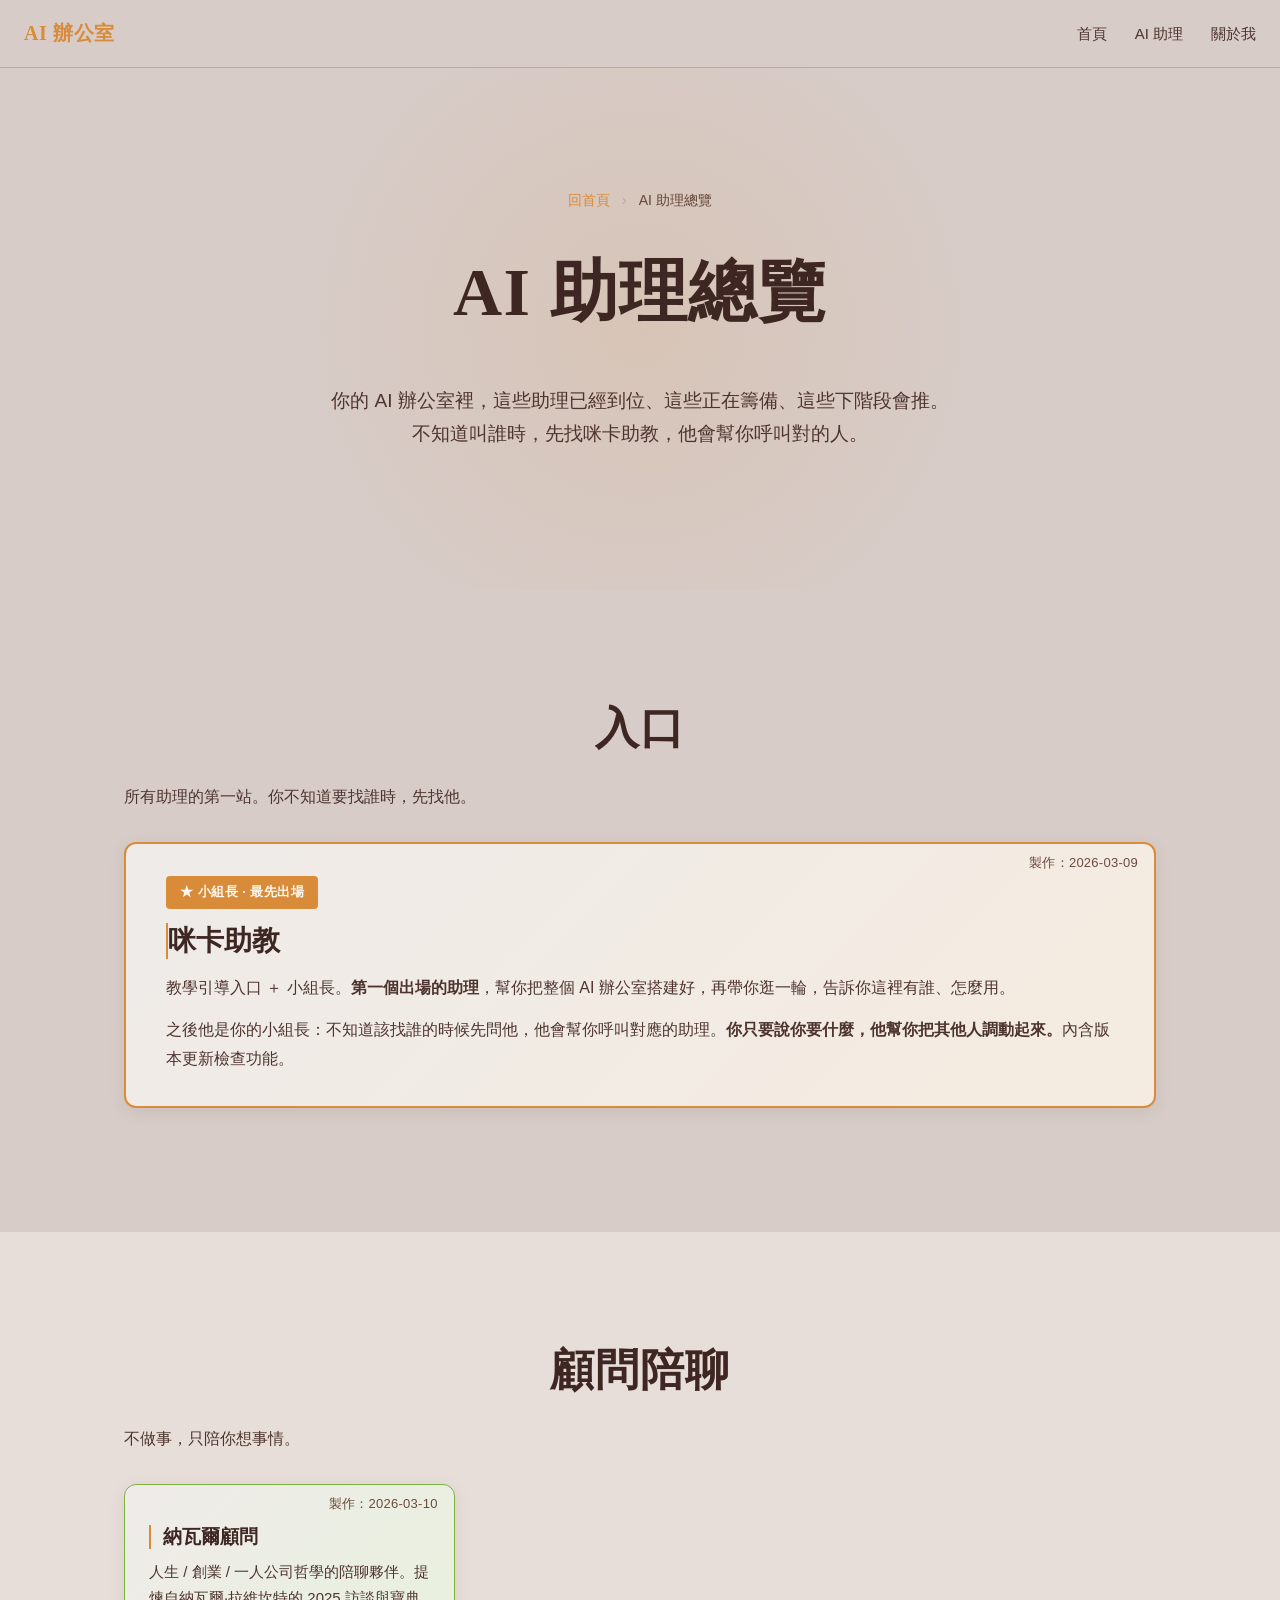
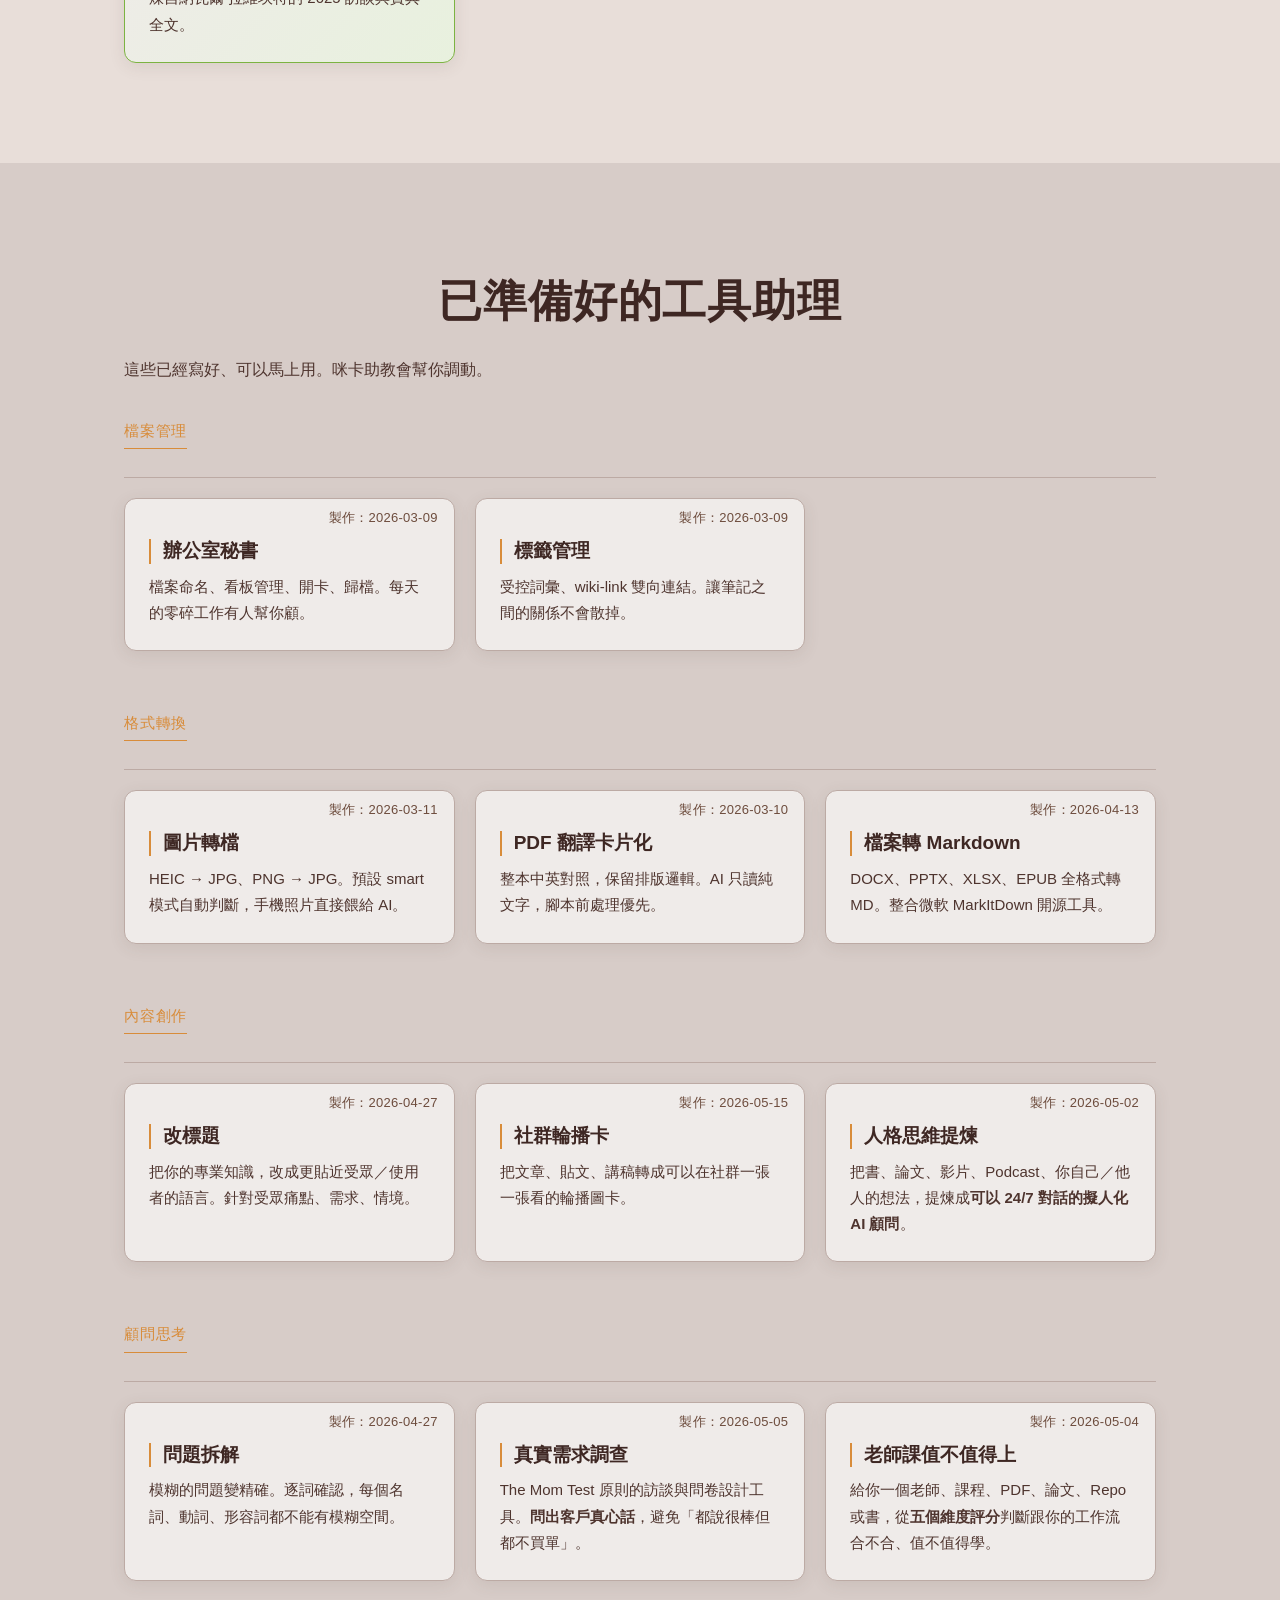
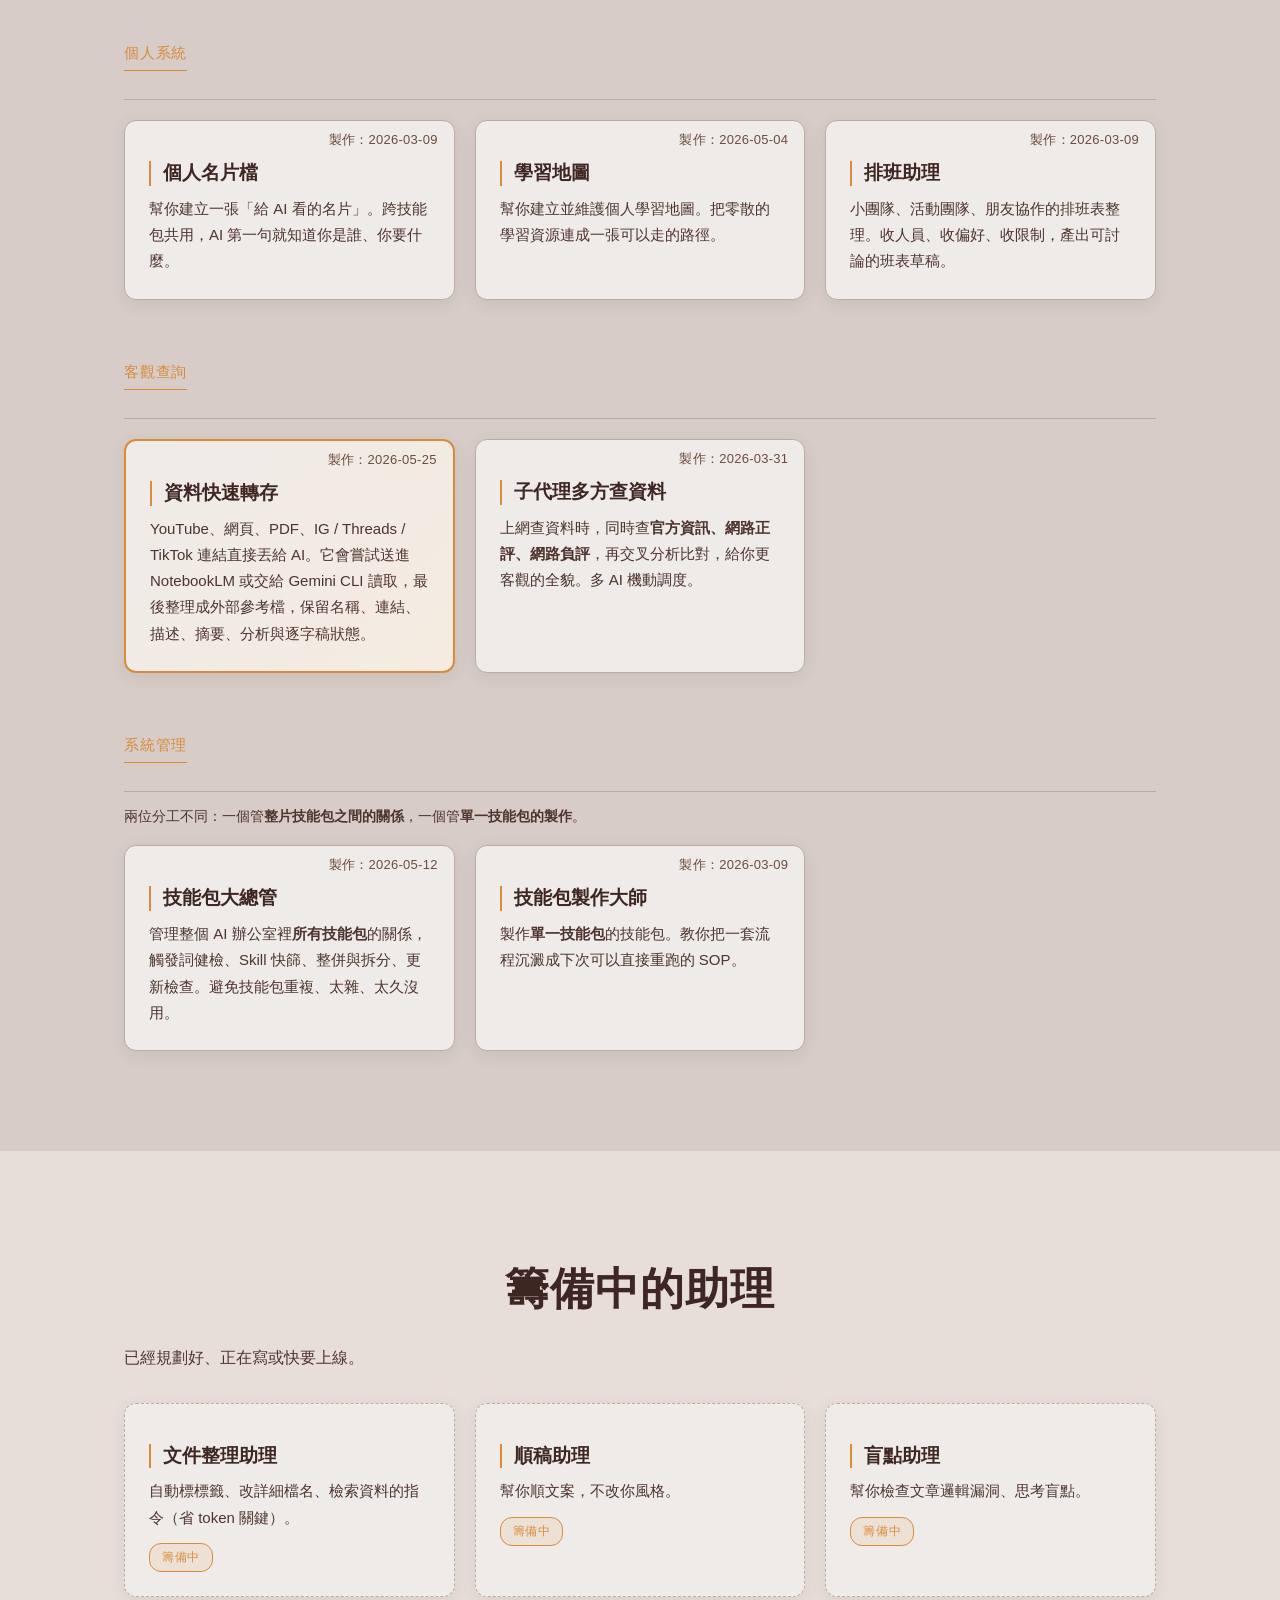
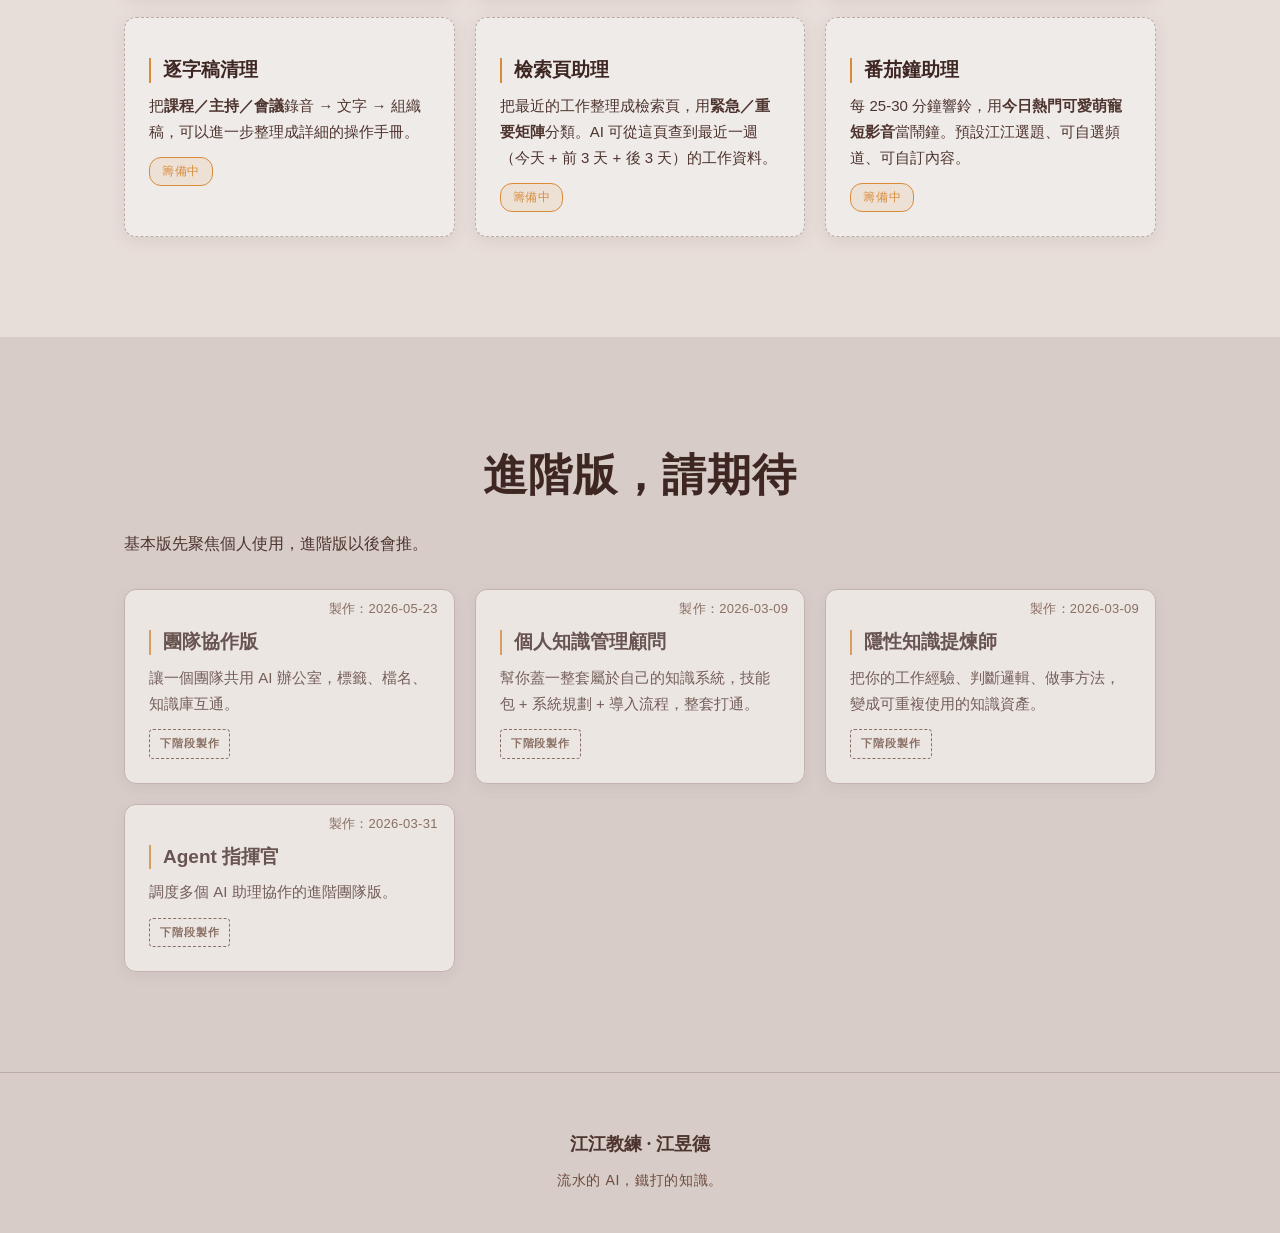
==== commit 357fec65: "移除合作頁：AI 辦公室官網改為純產品介紹 - 刪除 coop.html（合作內容已獨立為 ai-office-coop G網） - 移除各頁導覽列「合作」連結（index/team/learn/le" ====
--- a/assistants/index.html
+++ b/assistants/index.html
@@ -5,7 +5,7 @@
   <meta name="viewport" content="width=device-width, initial-scale=1.0">
   <meta name="robots" content="noindex, nofollow">
   <title>AI 助理總覽｜江江教練的 AI 辦公室</title>
-  <meta name="description" content="江江教練 AI 辦公室裡所有助理的完整介紹——已準備好、籌備中、進階版請期待。">
+  <meta name="description" content="江江教練 AI 辦公室裡所有助理的完整介紹，已準備好、籌備中、進階版請期待，包含資料快速轉存與外部資料整理流程。">
   <link rel="stylesheet" href="../css/style.css">
 </head>
 <body>
@@ -15,9 +15,7 @@
     <ul class="nav-links">
       <li><a href="../index.html">首頁</a></li>
       <li><a href="../team.html">AI 助理</a></li>
-      <li><a href="../coop.html">合作</a></li>
       <li><a href="../index.html#about">關於我</a></li>
-      <li><a href="https://portaly.cc/Jiang_Yude/product/JTuoRKmR1ZMyVosC3LoK" target="_blank" rel="noopener" class="nav-cta">報名上課</a></li>
     </ul>
   </nav>
 
@@ -42,9 +40,10 @@
 
       <div class="team-featured">
         <div class="staff-card entrance entrance-big">
+          <span class="skill-date">製作：2026-03-09</span>
           <span class="role-badge">★ 小組長 · 最先出場</span>
           <h4>咪卡助教</h4>
-          <p>教學引導入口 ＋ 小組長。<strong>第一個出場的助理</strong>——幫你把整個 AI 辦公室搭建好，再帶你逛一輪，告訴你這裡有誰、怎麼用。</p>
+          <p>教學引導入口 ＋ 小組長。<strong>第一個出場的助理</strong>，幫你把整個 AI 辦公室搭建好，再帶你逛一輪，告訴你這裡有誰、怎麼用。</p>
           <p>之後他是你的小組長：不知道該找誰的時候先問他，他會幫你呼叫對應的助理。<strong>你只要說你要什麼，他幫你把其他人調動起來。</strong>內含版本更新檢查功能。</p>
         </div>
       </div>
@@ -59,9 +58,9 @@
 
       <div class="team-grid">
         <div class="staff-card free-card">
+          <span class="skill-date">製作：2026-03-10</span>
           <h4>納瓦爾顧問</h4>
           <p>人生 / 創業 / 一人公司哲學的陪聊夥伴。提煉自納瓦爾·拉維坎特的 2025 訪談與寶典全文。</p>
-          <span class="tag-free">零元購</span>
         </div>
       </div>
     </div>
@@ -73,90 +72,146 @@
       <h2>已準備好的工具助理</h2>
       <p class="section-intro">這些已經寫好、可以馬上用。咪卡助教會幫你調動。</p>
 
-      <!-- 檔案處理 -->
-      <div class="team-group">
-        <h3 class="group-title"><span class="group-subtitle">檔案處理</span></h3>
-        <div class="team-grid">
-          <div class="staff-card">
-            <h4>PDF 轉 Markdown</h4>
-            <p>PDF 變成可編輯的筆記，AI 好讀、你也好搜尋。</p>
-          </div>
-          <div class="staff-card">
-            <h4>PDF 翻譯</h4>
-            <p>整本中英對照，保留排版邏輯。</p>
-          </div>
-          <div class="staff-card">
-            <h4>Excel 轉 CSV</h4>
-            <p>表格格式轉換，方便餵給 AI 處理。</p>
-          </div>
-          <div class="staff-card">
-            <h4>圖檔壓縮</h4>
-            <p>縮圖、瘦身，部落格／社群上傳更輕快。</p>
-          </div>
-          <div class="staff-card">
-            <h4>截圖改名</h4>
-            <p>一鍵把英文截圖檔名改成中文，事後好找。</p>
-          </div>
-        </div>
-      </div>
-
-      <!-- 思考工具 -->
-      <div class="team-group">
-        <h3 class="group-title"><span class="group-subtitle">思考工具</span></h3>
-        <div class="team-grid">
-          <div class="staff-card">
+      <!-- 檔案管理 -->
+      <div class="team-group">
+        <h3 class="group-title"><span class="group-subtitle">檔案管理</span></h3>
+        <div class="team-grid">
+          <div class="staff-card">
+            <span class="skill-date">製作：2026-03-09</span>
+            <h4>辦公室秘書</h4>
+            <p>檔案命名、看板管理、開卡、歸檔。每天的零碎工作有人幫你顧。</p>
+          </div>
+          <div class="staff-card">
+            <span class="skill-date">製作：2026-03-09</span>
+            <h4>標籤管理</h4>
+            <p>受控詞彙、wiki-link 雙向連結。讓筆記之間的關係不會散掉。</p>
+          </div>
+        </div>
+      </div>
+
+      <!-- 格式轉換 -->
+      <div class="team-group">
+        <h3 class="group-title"><span class="group-subtitle">格式轉換</span></h3>
+        <div class="team-grid">
+          <div class="staff-card">
+            <span class="skill-date">製作：2026-03-11</span>
+            <h4>圖片轉檔</h4>
+            <p>HEIC → JPG、PNG → JPG。預設 smart 模式自動判斷，手機照片直接餵給 AI。</p>
+          </div>
+          <div class="staff-card">
+            <span class="skill-date">製作：2026-03-10</span>
+            <h4>PDF 翻譯卡片化</h4>
+            <p>整本中英對照，保留排版邏輯。AI 只讀純文字，腳本前處理優先。</p>
+          </div>
+          <div class="staff-card">
+            <span class="skill-date">製作：2026-04-13</span>
+            <h4>檔案轉 Markdown</h4>
+            <p>DOCX、PPTX、XLSX、EPUB 全格式轉 MD。整合微軟 MarkItDown 開源工具。</p>
+          </div>
+        </div>
+      </div>
+
+      <!-- 內容創作 -->
+      <div class="team-group">
+        <h3 class="group-title"><span class="group-subtitle">內容創作</span></h3>
+        <div class="team-grid">
+          <div class="staff-card">
+            <span class="skill-date">製作：2026-04-27</span>
+            <h4>改標題</h4>
+            <p>把你的專業知識，改成更貼近受眾／使用者的語言。針對受眾痛點、需求、情境。</p>
+          </div>
+          <div class="staff-card">
+            <span class="skill-date">製作：2026-05-15</span>
+            <h4>社群輪播卡</h4>
+            <p>把文章、貼文、講稿轉成可以在社群一張一張看的輪播圖卡。</p>
+          </div>
+          <div class="staff-card">
+            <span class="skill-date">製作：2026-05-02</span>
+            <h4>人格思維提煉</h4>
+            <p>把書、論文、影片、Podcast、你自己／他人的想法，提煉成<strong>可以 24/7 對話的擬人化 AI 顧問</strong>。</p>
+          </div>
+        </div>
+      </div>
+
+      <!-- 顧問思考 -->
+      <div class="team-group">
+        <h3 class="group-title"><span class="group-subtitle">顧問思考</span></h3>
+        <div class="team-grid">
+          <div class="staff-card">
+            <span class="skill-date">製作：2026-04-27</span>
             <h4>問題拆解</h4>
             <p>模糊的問題變精確。逐詞確認，每個名詞、動詞、形容詞都不能有模糊空間。</p>
           </div>
           <div class="staff-card">
-            <h4>改標題</h4>
-            <p>把你的專業知識，改成更貼近受眾／使用者的語言。</p>
-          </div>
-          <div class="staff-card">
-            <h4>客觀查資料</h4>
-            <p>上網查資料時，同時查<strong>官方資訊、網路正評、網路負評</strong>，再交叉分析比對，給你更客觀的全貌。</p>
-          </div>
-        </div>
-      </div>
-
-      <!-- 知識管理 -->
-      <div class="team-group">
-        <h3 class="group-title"><span class="group-subtitle">知識管理</span></h3>
-        <div class="team-grid">
-          <div class="staff-card">
-            <h4>技能包製作大師</h4>
-            <p>製作技能包的技能包。教你把一套流程沉澱成下次可以直接重跑的 SOP。</p>
-          </div>
-          <div class="staff-card">
-            <h4>技能包大總管</h4>
-            <p>管理你所有技能包的關係——觸發詞健檢、Skill 快篩、整併與拆分、更新檢查。避免技能包重複、太雜、太久沒用。</p>
-          </div>
-          <div class="staff-card">
-            <h4>人格思維提煉</h4>
-            <p>把書、論文、影片、Podcast、你自己／他人的想法，提煉成<strong>可以 24/7 對話的擬人化 AI 顧問</strong>。</p>
-          </div>
-          <div class="staff-card">
+            <span class="skill-date">製作：2026-05-05</span>
             <h4>真實需求調查</h4>
             <p>The Mom Test 原則的訪談與問卷設計工具。<strong>問出客戶真心話</strong>，避免「都說很棒但都不買單」。</p>
           </div>
-        </div>
-      </div>
-
-      <!-- 評估 / 生活 -->
-      <div class="team-group">
-        <h3 class="group-title"><span class="group-subtitle">評估 / 生活</span></h3>
-        <div class="team-grid">
-          <div class="staff-card">
+          <div class="staff-card">
+            <span class="skill-date">製作：2026-05-04</span>
             <h4>老師課值不值得上</h4>
             <p>給你一個老師、課程、PDF、論文、Repo 或書，從<strong>五個維度評分</strong>判斷跟你的工作流合不合、值不值得學。</p>
           </div>
-          <div class="staff-card">
+        </div>
+      </div>
+
+      <!-- 個人系統 -->
+      <div class="team-group">
+        <h3 class="group-title"><span class="group-subtitle">個人系統</span></h3>
+        <div class="team-grid">
+          <div class="staff-card">
+            <span class="skill-date">製作：2026-03-09</span>
+            <h4>個人名片檔</h4>
+            <p>幫你建立一張「給 AI 看的名片」。跨技能包共用，AI 第一句就知道你是誰、你要什麼。</p>
+          </div>
+          <div class="staff-card">
+            <span class="skill-date">製作：2026-05-04</span>
+            <h4>學習地圖</h4>
+            <p>幫你建立並維護個人學習地圖。把零散的學習資源連成一張可以走的路徑。</p>
+          </div>
+          <div class="staff-card">
+            <span class="skill-date">製作：2026-03-09</span>
             <h4>排班助理</h4>
             <p>小團隊、活動團隊、朋友協作的排班表整理。收人員、收偏好、收限制，產出可討論的班表草稿。</p>
           </div>
         </div>
       </div>
 
+      <!-- 客觀查詢 -->
+      <div class="team-group">
+        <h3 class="group-title"><span class="group-subtitle">客觀查詢</span></h3>
+        <div class="team-grid">
+          <div class="staff-card entrance">
+            <span class="skill-date">製作：2026-05-25</span>
+            <h4>資料快速轉存</h4>
+            <p>YouTube、網頁、PDF、IG / Threads / TikTok 連結直接丟給 AI。它會嘗試送進 NotebookLM 或交給 Gemini CLI 讀取，最後整理成外部參考檔，保留名稱、連結、描述、摘要、分析與逐字稿狀態。</p>
+          </div>
+          <div class="staff-card">
+            <span class="skill-date">製作：2026-03-31</span>
+            <h4>子代理多方查資料</h4>
+            <p>上網查資料時，同時查<strong>官方資訊、網路正評、網路負評</strong>，再交叉分析比對，給你更客觀的全貌。多 AI 機動調度。</p>
+          </div>
+        </div>
+      </div>
+
+      <!-- 系統管理 -->
+      <div class="team-group">
+        <h3 class="group-title"><span class="group-subtitle">系統管理</span></h3>
+        <p class="section-intro" style="margin-top: -8px; margin-bottom: 16px; font-size: 14px;">兩位分工不同：一個管<strong>整片技能包之間的關係</strong>，一個管<strong>單一技能包的製作</strong>。</p>
+        <div class="team-grid">
+          <div class="staff-card">
+            <span class="skill-date">製作：2026-05-12</span>
+            <h4>技能包大總管</h4>
+            <p>管理整個 AI 辦公室裡<strong>所有技能包</strong>的關係，觸發詞健檢、Skill 快篩、整併與拆分、更新檢查。避免技能包重複、太雜、太久沒用。</p>
+          </div>
+          <div class="staff-card">
+            <span class="skill-date">製作：2026-03-09</span>
+            <h4>技能包製作大師</h4>
+            <p>製作<strong>單一技能包</strong>的技能包。教你把一套流程沉澱成下次可以直接重跑的 SOP。</p>
+          </div>
+        </div>
+      </div>
+
     </div>
   </section>
 
@@ -209,21 +264,25 @@
 
       <div class="team-grid">
         <div class="staff-card future-card">
+          <span class="skill-date">製作：2026-05-23</span>
           <h4>團隊協作版</h4>
           <p>讓一個團隊共用 AI 辦公室，標籤、檔名、知識庫互通。</p>
           <span class="tag-future">下階段製作</span>
         </div>
         <div class="staff-card future-card">
+          <span class="skill-date">製作：2026-03-09</span>
           <h4>個人知識管理顧問</h4>
-          <p>幫你蓋一整套屬於自己的知識系統——技能包 + 系統規劃 + 導入流程，整套打通。</p>
+          <p>幫你蓋一整套屬於自己的知識系統，技能包 + 系統規劃 + 導入流程，整套打通。</p>
           <span class="tag-future">下階段製作</span>
         </div>
         <div class="staff-card future-card">
+          <span class="skill-date">製作：2026-03-09</span>
           <h4>隱性知識提煉師</h4>
           <p>把你的工作經驗、判斷邏輯、做事方法，變成可重複使用的知識資產。</p>
           <span class="tag-future">下階段製作</span>
         </div>
         <div class="staff-card future-card">
+          <span class="skill-date">製作：2026-03-31</span>
           <h4>Agent 指揮官</h4>
           <p>調度多個 AI 助理協作的進階團隊版。</p>
           <span class="tag-future">下階段製作</span>
@@ -232,25 +291,6 @@
     </div>
   </section>
 
-  <!-- CTA 區：許願池 + 回首頁 -->
-  <section class="section section-alt">
-    <div class="container" style="text-align: center;">
-      <h2>還想要其他助理？來許願</h2>
-      <p class="section-intro" style="margin: 10px auto 30px;">這份清單是現在的樣子，但會持續成長。<br>有想要的功能歡迎來許願——排名前三的，我會優先做出來。</p>
-
-      <div class="hero-cta" style="justify-content: center;">
-        <!-- TODO: 待許願池表單建好後,把 href 換成實際 Google Form URL -->
-        <a href="#WISHLIST_FORM_URL_PLACEHOLDER" class="btn btn-primary" id="wishlist-cta">填寫許願池表單</a>
-        <a href="../index.html" class="btn">回首頁</a>
-      </div>
-
-      <p class="form-placeholder-note">
-        <span class="placeholder-tag">表單連結待補</span>
-        江江設計好 Google 表單後，把上方按鈕的 href 換成實際表單 URL 即可。
-      </p>
-    </div>
-  </section>
-
   <footer class="site-footer">
     <div class="container">
       <p class="footer-main">江江教練 · 江昱德</p>
--- a/css/style.css
+++ b/css/style.css
@@ -310,6 +310,21 @@
   margin-bottom: 56px;
 }
 
+.skill-date {
+  color: var(--muted);
+  font-size: 13px;
+  font-weight: 500;
+  letter-spacing: 0.02em;
+}
+
+.staff-card .skill-date {
+  position: absolute;
+  top: 12px;
+  right: 16px;
+  margin: 0;
+  line-height: 1;
+}
+
 /* ==========================================================================
    Why Section
    ========================================================================== */
@@ -516,7 +531,7 @@
 
 .staff-card {
   background: var(--card);
-  padding: 24px;
+  padding: 40px 24px 24px;
   border-radius: var(--radius);
   border: 1px solid var(--subtle);
   position: relative;
@@ -1444,3 +1459,17 @@
     padding: 20px 24px;
   }
 }
+
+
+/* tag-new：標示新加入的助理（如 2026-05-24 移入顧問思考的納瓦爾） */
+.staff-card .tag-new {
+  display: inline-block;
+  margin-top: 12px;
+  padding: 3px 12px;
+  background: #D88C3A;
+  color: #FFF8F0;
+  font-size: 12px;
+  font-weight: 600;
+  border-radius: 999px;
+  letter-spacing: 1px;
+}
